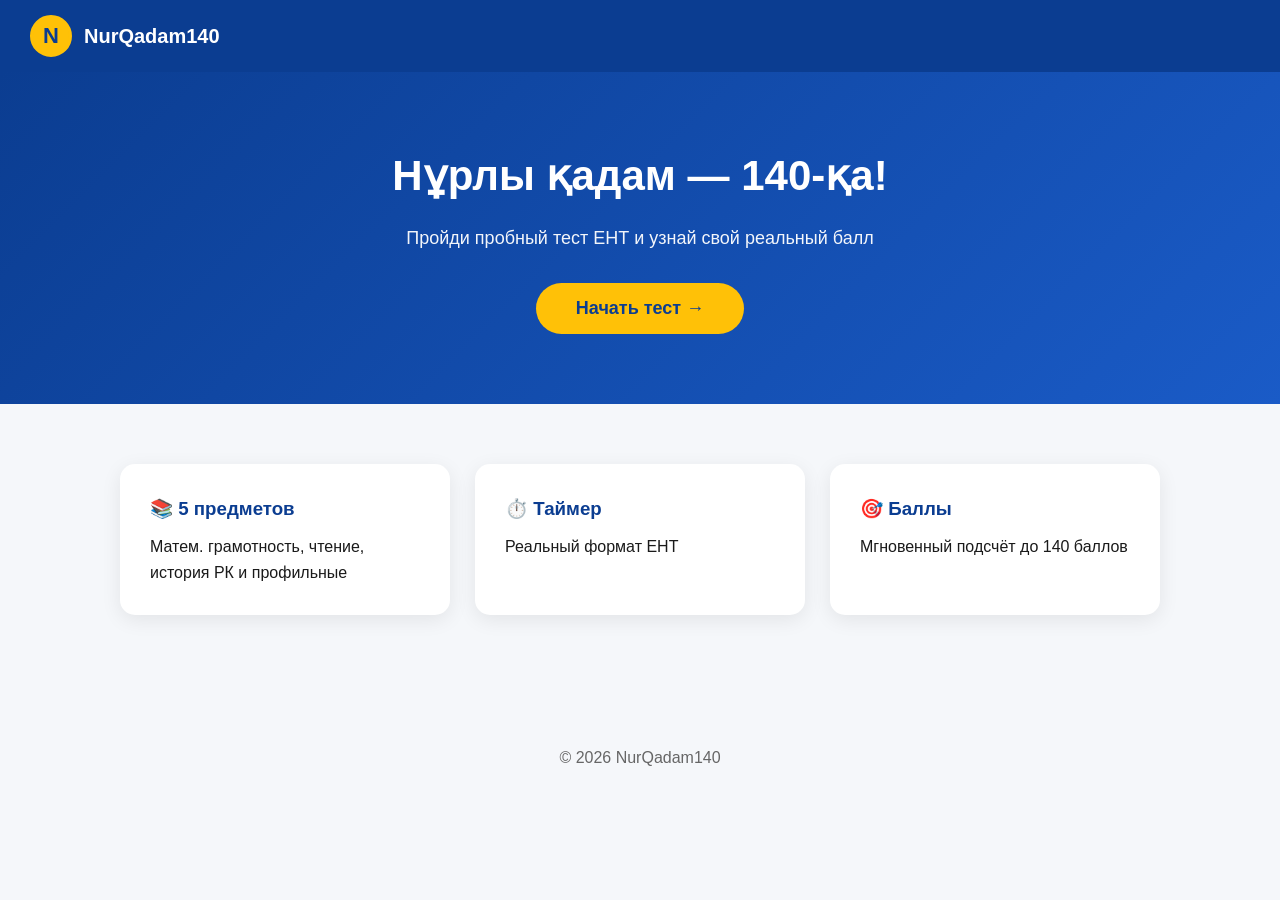
==== index.html @ ce37be81 "Initial commit" ====
<!DOCTYPE html>
<html lang="ru">
<head>
  <meta charset="UTF-8">
  <meta name="viewport" content="width=device-width, initial-scale=1.0">
  <title>NurQadam140 — Подготовка к ЕНТ</title>
  <link rel="stylesheet" href="style.css">
</head>
<body>

<!-- ГЛАВНАЯ -->
<div id="homeScreen">
  <header>
    <div class="logo">
      <div class="logo-circle">N</div>
      <span>NurQadam140</span>
    </div>
  </header>

  <section class="hero">
    <h1>Нұрлы қадам — 140-қа!</h1>
    <p>Пройди пробный тест ЕНТ и узнай свой реальный балл</p>
    <button class="btn-primary" onclick="startTest()">Начать тест →</button>
  </section>

  <section class="features">
    <div class="card"><h3>📚 5 предметов</h3><p>Матем. грамотность, чтение, история РК и профильные</p></div>
    <div class="card"><h3>⏱️ Таймер</h3><p>Реальный формат ЕНТ</p></div>
    <div class="card"><h3>🎯 Баллы</h3><p>Мгновенный подсчёт до 140 баллов</p></div>
  </section>

  <footer>© 2026 NurQadam140</footer>
</div>

<!-- ТЕСТ -->
<div id="testScreen" style="display:none;">
  <header>
    <div class="logo">
      <div class="logo-circle">N</div>
      <span>NurQadam140</span>
    </div>
    <div id="timer" class="timer">⏱️ 00:00</div>
  </header>

  <main class="test-container">
    <div class="progress-bar">
      <div id="progress" class="progress-fill"></div>
    </div>
    <p id="counter" class="counter">Вопрос 1 из 10</p>
    <p id="subject" class="subject-label"></p>
    <h2 id="questionText"></h2>
    <div id="options" class="options"></div>
    <div class="nav-buttons">
      <button id="prevBtn" class="btn-secondary">← Назад</button>
      <button id="nextBtn" class="btn-primary">Далее →</button>
    </div>
  </main>
</div>

<script src="app.js"></script>
</body>
</html>
---- style.css ----
* { margin: 0; padding: 0; box-sizing: border-box; font-family: 'Segoe UI', sans-serif; }
body { background: #F5F7FA; color: #1A1A1A; line-height: 1.6; }

/* HEADER */
header {
  background: #0B3D91; color: white;
  padding: 15px 30px;
  display: flex; justify-content: space-between; align-items: center;
  position: sticky; top: 0; z-index: 100;
}
.logo { display: flex; align-items: center; gap: 12px; font-size: 20px; font-weight: bold; }
.logo-circle {
  width: 42px; height: 42px; border-radius: 50%;
  background: #FFC107; color: #0B3D91;
  display: flex; align-items: center; justify-content: center;
  font-size: 22px; font-weight: 900;
  border: 3px solid #FFC107;
}
.timer { color: #FFC107; font-weight: bold; font-size: 20px; }

/* HERO */
.hero {
  text-align: center; padding: 70px 20px;
  background: linear-gradient(135deg, #0B3D91 0%, #1a5bc7 100%);
  color: white;
}
.hero h1 { font-size: 42px; margin-bottom: 15px; }
.hero p { font-size: 18px; margin-bottom: 30px; opacity: 0.95; }

.btn-primary {
  background: #FFC107; color: #0B3D91;
  padding: 15px 40px; border-radius: 50px;
  text-decoration: none; font-weight: bold; font-size: 18px;
  border: none; cursor: pointer; display: inline-block;
  transition: transform 0.2s;
}
.btn-primary:hover { transform: scale(1.05); }
.btn-primary:disabled { opacity: 0.5; cursor: not-allowed; }

.btn-secondary {
  padding: 14px 30px; background: #e0e0e0;
  border: none; border-radius: 50px; cursor: pointer; font-size: 16px;
}
.btn-secondary:disabled { opacity: 0.4; cursor: not-allowed; }

/* FEATURES */
.features {
  display: grid; grid-template-columns: repeat(auto-fit, minmax(240px, 1fr));
  gap: 25px; padding: 60px 30px; max-width: 1100px; margin: 0 auto;
}
.card {
  background: white; padding: 30px; border-radius: 15px;
  box-shadow: 0 5px 20px rgba(0,0,0,0.08);
}
.card h3 { color: #0B3D91; margin-bottom: 10px; }

/* TEST */
.test-container {
  max-width: 800px; margin: 30px auto;
  background: white; padding: 35px;
  border-radius: 20px; box-shadow: 0 10px 30px rgba(0,0,0,0.08);
}
.progress-bar { background: #e0e0e0; height: 8px; border-radius: 10px; overflow: hidden; margin-bottom: 20px; }
.progress-fill { background: #FFC107; height: 100%; width: 0; transition: width 0.3s; }
.counter { color: #666; font-size: 14px; }
.subject-label { color: #0B3D91; font-weight: bold; margin: 8px 0 15px; }
#questionText { color: #0B3D91; font-size: 22px; margin-bottom: 25px; }
.options { display: flex; flex-direction: column; gap: 12px; margin-bottom: 25px; }
.option-btn {
  padding: 15px 20px; background: #F5F7FA;
  border: 2px solid #e0e0e0; border-radius: 10px;
  text-align: left; font-size: 16px; cursor: pointer;
  transition: all 0.2s;
}
.option-btn:hover { border-color: #0B3D91; }
.option-btn.selected { background: #0B3D91; color: white; border-color: #0B3D91; }
.nav-buttons { display: flex; justify-content: space-between; gap: 15px; }
.nav-buttons button { flex: 1; }

/* RESULT */
.result-container {
  max-width: 900px; margin: 30px auto; padding: 20px;
}
.result-container h1 { text-align: center; color: #0B3D91; margin-bottom: 30px; }
.score-circle {
  width: 200px; height: 200px; border-radius: 50%;
  background: linear-gradient(135deg, #0B3D91, #1a5bc7);
  color: white; display: flex; flex-direction: column;
  align-items: center; justify-content: center;
  margin: 0 auto 40px;
  box-shadow: 0 10px 30px rgba(11,61,145,0.3);
}
#scoreBig { font-size: 60px; font-weight: 900; color: #FFC107; line-height: 1; }
.score-label { font-size: 14px; opacity: 0.9; margin-top: 5px; }

.stats-grid {
  display: grid; grid-template-columns: repeat(auto-fit, minmax(150px, 1fr));
  gap: 15px; margin-bottom: 40px;
}
.stat-card {
  background: white; padding: 20px; border-radius: 15px;
  text-align: center; box-shadow: 0 5px 15px rgba(0,0,0,0.06);
}
.stat-value { font-size: 28px; font-weight: bold; color: #0B3D91; }
.stat-label { font-size: 13px; color: #666; margin-top: 5px; }

.section-title { color: #0B3D91; margin-bottom: 20px; }
.mistakes { display: flex; flex-direction: column; gap: 15px; }
.mistake-card {
  background: white; padding: 20px; border-radius: 15px;
  border-left: 5px solid #e74c3c;
  box-shadow: 0 5px 15px rgba(0,0,0,0.06);
}
.mistake-card h4 { color: #0B3D91; margin-bottom: 8px; font-size: 16px; }
.mistake-card p { margin: 5px 0; font-size: 14px; }
.mistake-card .wrong { color: #e74c3c; }
.mistake-card .right { color: #27ae60; font-weight: bold; }
.mistake-card .explain {
  margin-top: 10px; padding: 10px; background: #F5F7FA;
  border-radius: 8px; font-size: 14px; color: #333;
}

.action-buttons { text-align: center; margin-top: 40px; }
footer { text-align: center; padding: 30px; color: #666; margin-top: 40px; }

@media (max-width: 600px) {
  .hero h1 { font-size: 28px; }
  .test-container { padding: 20px; margin: 15px; }
  #questionText { font-size: 18px; }
}
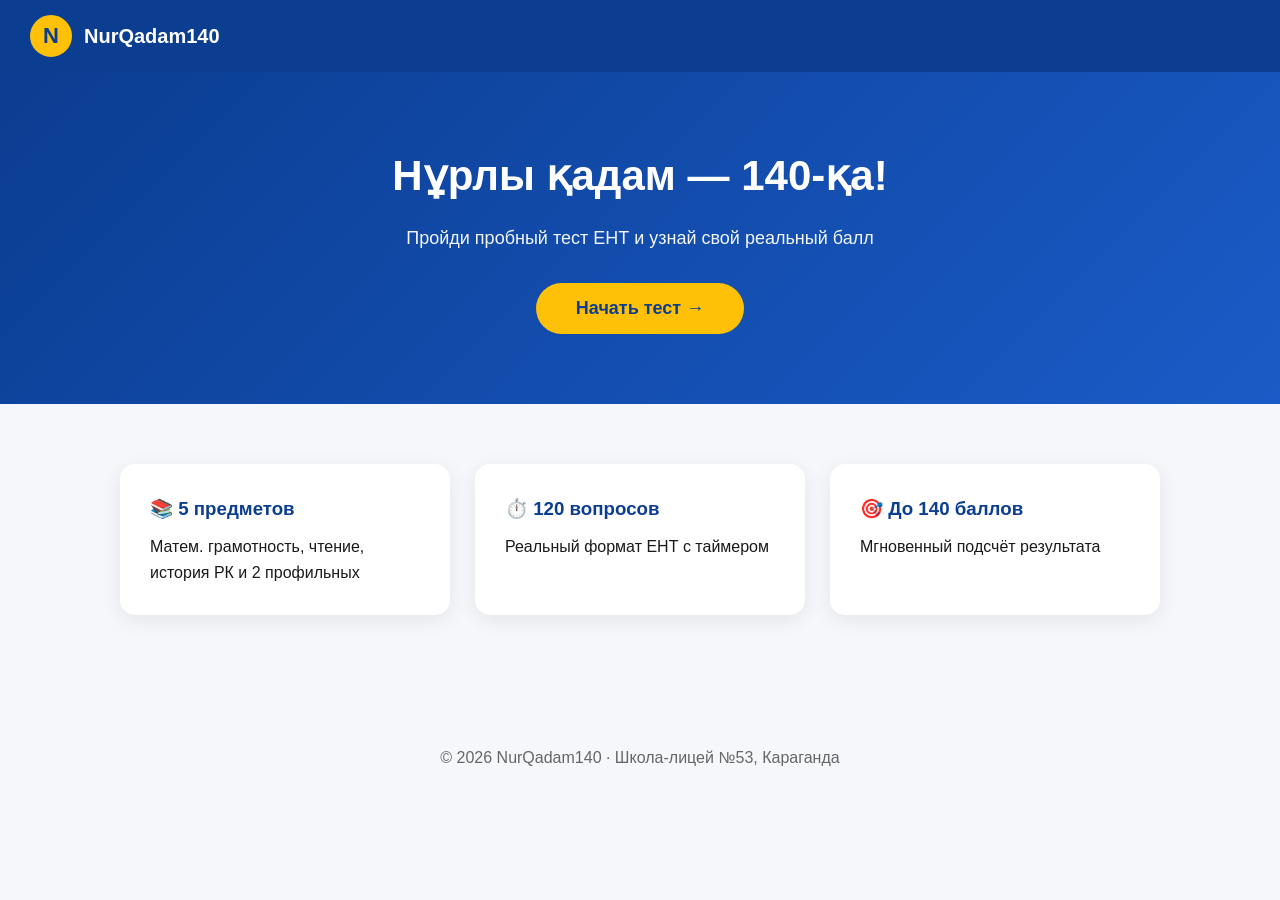
==== commit ede7bf87: "Добавил выбор профиля" ====
--- a/index.html
+++ b/index.html
@@ -8,7 +8,7 @@
 </head>
 <body>
 
-<!-- ГЛАВНАЯ -->
+<!-- ЭКРАН 1: ГЛАВНАЯ -->
 <div id="homeScreen">
   <header>
     <div class="logo">
@@ -20,19 +20,58 @@
   <section class="hero">
     <h1>Нұрлы қадам — 140-қа!</h1>
     <p>Пройди пробный тест ЕНТ и узнай свой реальный балл</p>
-    <button class="btn-primary" onclick="startTest()">Начать тест →</button>
+    <button class="btn-primary" onclick="showProfileScreen()">Начать тест →</button>
   </section>
 
   <section class="features">
-    <div class="card"><h3>📚 5 предметов</h3><p>Матем. грамотность, чтение, история РК и профильные</p></div>
-    <div class="card"><h3>⏱️ Таймер</h3><p>Реальный формат ЕНТ</p></div>
-    <div class="card"><h3>🎯 Баллы</h3><p>Мгновенный подсчёт до 140 баллов</p></div>
+    <div class="card"><h3>📚 5 предметов</h3><p>Матем. грамотность, чтение, история РК и 2 профильных</p></div>
+    <div class="card"><h3>⏱️ 120 вопросов</h3><p>Реальный формат ЕНТ с таймером</p></div>
+    <div class="card"><h3>🎯 До 140 баллов</h3><p>Мгновенный подсчёт результата</p></div>
   </section>
+
+  <footer>© 2026 NurQadam140 · Школа-лицей №53, Караганда</footer>
+</div>
+
+<!-- ЭКРАН 2: ВЫБОР ПРОФИЛЯ -->
+<div id="profileScreen" style="display:none;">
+  <header>
+    <div class="logo">
+      <div class="logo-circle">N</div>
+      <span>NurQadam140</span>
+    </div>
+  </header>
+
+  <main class="profile-container">
+    <h1>Выбери свой профиль</h1>
+    <p class="profile-subtitle">От этого зависит, какие профильные предметы будут в тесте</p>
+
+    <div class="profile-grid">
+      <div class="profile-card" onclick="selectProfile('physmath')">
+        <div class="profile-icon">⚛️🧮</div>
+        <h3>Физика + Математика</h3>
+        <p>Для будущих инженеров и IT-специалистов</p>
+      </div>
+
+      <div class="profile-card" onclick="selectProfile('chembio')">
+        <div class="profile-icon">🧪🧬</div>
+        <h3>Химия + Биология</h3>
+        <p>Для будущих врачей и биологов</p>
+      </div>
+
+      <div class="profile-card" onclick="selectProfile('geomath')">
+        <div class="profile-icon">🌍🧮</div>
+        <h3>География + Математика</h3>
+        <p>Для будущих географов и экономистов</p>
+      </div>
+    </div>
+
+    <button class="btn-secondary" onclick="backToHome()">← Назад</button>
+  </main>
 
   <footer>© 2026 NurQadam140</footer>
 </div>
 
-<!-- ТЕСТ -->
+<!-- ЭКРАН 3: ТЕСТ -->
 <div id="testScreen" style="display:none;">
   <header>
     <div class="logo">
@@ -46,7 +85,7 @@
     <div class="progress-bar">
       <div id="progress" class="progress-fill"></div>
     </div>
-    <p id="counter" class="counter">Вопрос 1 из 10</p>
+    <p id="counter" class="counter">Вопрос 1 из 120</p>
     <p id="subject" class="subject-label"></p>
     <h2 id="questionText"></h2>
     <div id="options" class="options"></div>
--- a/style.css
+++ b/style.css
@@ -127,4 +127,60 @@
   .hero h1 { font-size: 28px; }
   .test-container { padding: 20px; margin: 15px; }
   #questionText { font-size: 18px; }
+}
+/* ПРОФИЛИ */
+.profile-container {
+  max-width: 1000px;
+  margin: 0 auto;
+  padding: 50px 20px;
+  text-align: center;
+}
+.profile-container h1 {
+  color: #0B3D91;
+  font-size: 36px;
+  margin-bottom: 10px;
+}
+.profile-subtitle {
+  color: #666;
+  font-size: 16px;
+  margin-bottom: 40px;
+}
+.profile-grid {
+  display: grid;
+  grid-template-columns: repeat(auto-fit, minmax(260px, 1fr));
+  gap: 25px;
+  margin-bottom: 40px;
+}
+.profile-card {
+  background: white;
+  padding: 35px 25px;
+  border-radius: 20px;
+  box-shadow: 0 5px 20px rgba(0,0,0,0.08);
+  cursor: pointer;
+  transition: all 0.3s;
+  border: 3px solid transparent;
+}
+.profile-card:hover {
+  transform: translateY(-8px);
+  border-color: #FFC107;
+  box-shadow: 0 15px 35px rgba(11,61,145,0.15);
+}
+.profile-icon {
+  font-size: 48px;
+  margin-bottom: 15px;
+}
+.profile-card h3 {
+  color: #0B3D91;
+  font-size: 20px;
+  margin-bottom: 10px;
+}
+.profile-card p {
+  color: #666;
+  font-size: 14px;
+}
+
+@media (max-width: 600px) {
+  .profile-container h1 { font-size: 24px; }
+  .profile-card { padding: 25px 20px; }
+  .profile-icon { font-size: 40px; }
 }
